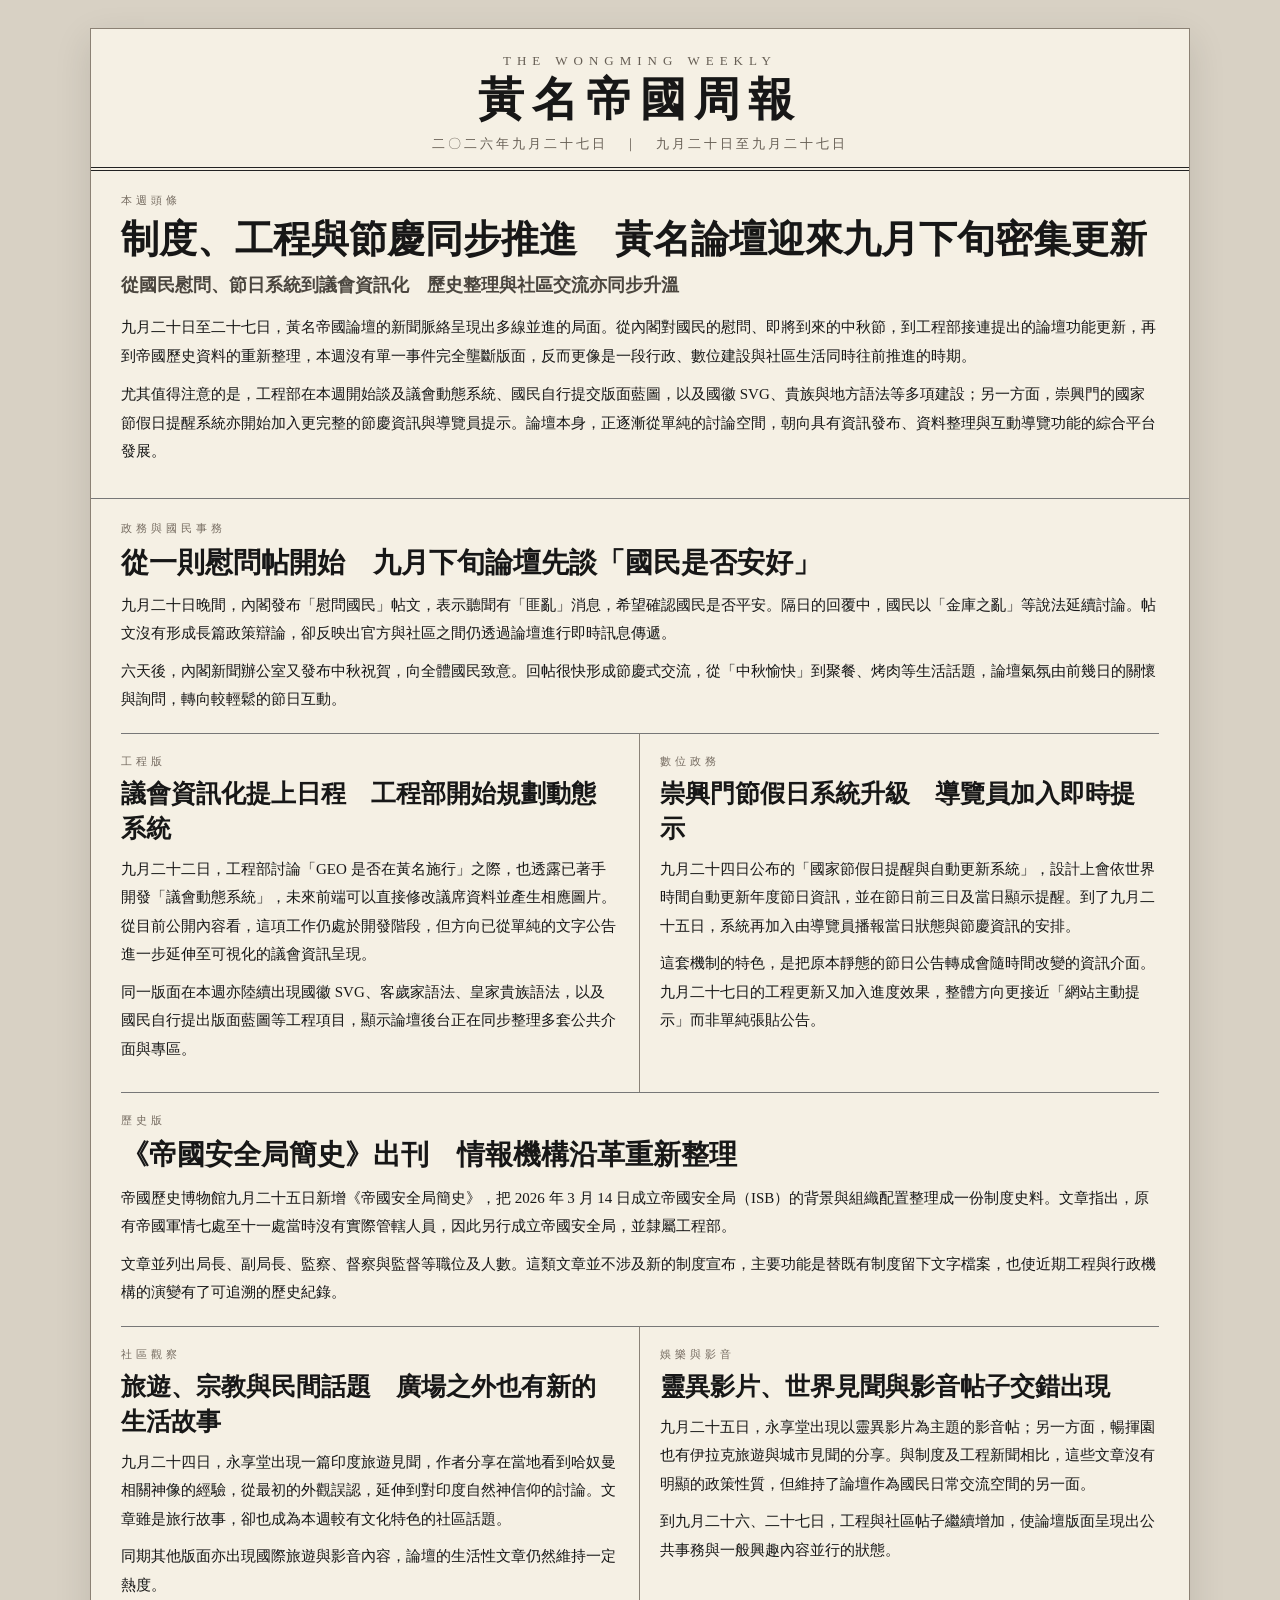
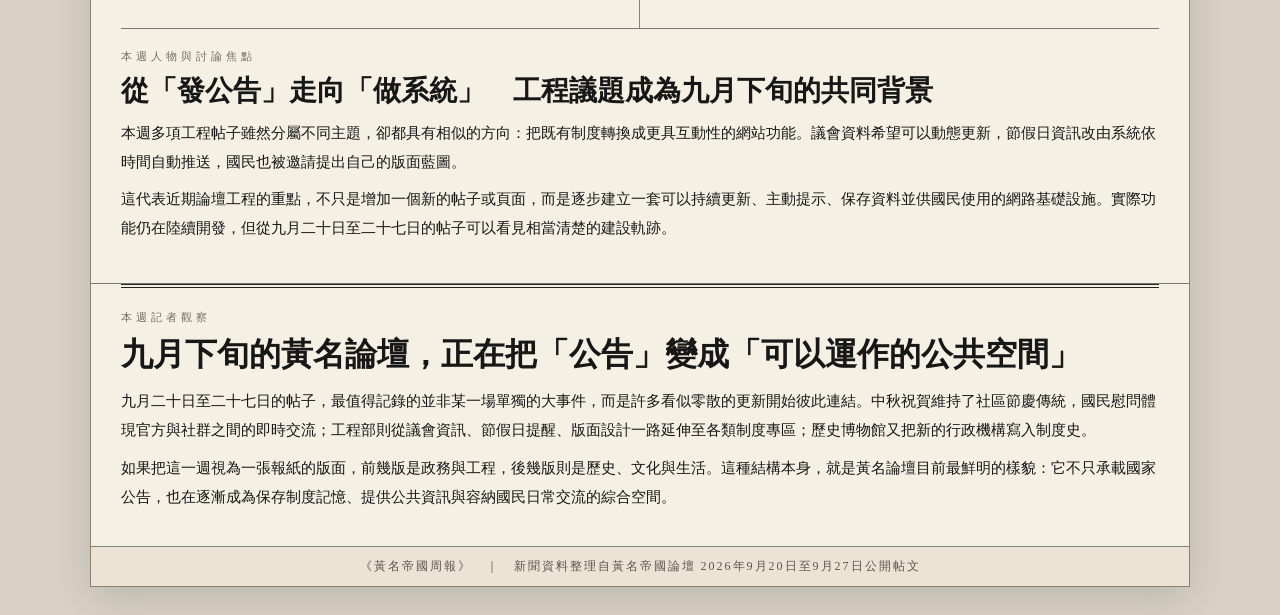
==== issues/2026-09-20-09-27.html @ bd46af4a "Add WME Weekly 2026-09-20 to 2026-09-27" ====
<!doctype html>
<html lang="zh-Hant">
<head>
  <meta charset="utf-8">
  <meta name="viewport" content="width=device-width,initial-scale=1">
  <title>黃名帝國周報｜2026-09-20～2026-09-27</title>
  <link rel="stylesheet" href="../style.css">
</head>
<body>
  <main class="news-shell">
    <header class="masthead">
      <div class="masthead-kicker">THE WONGMING WEEKLY</div>
      <div class="masthead-title">黃名帝國周報</div>
      <div class="masthead-date">二〇二六年九月二十七日　｜　九月二十日至九月二十七日</div>
    </header>

    <section class="section">
      <div class="label">本週頭條</div>
      <h1 class="hero-title">制度、工程與節慶同步推進　黃名論壇迎來九月下旬密集更新</h1>
      <div class="hero-sub">從國民慰問、節日系統到議會資訊化　歷史整理與社區交流亦同步升溫</div>
      <div class="article">
        <p>九月二十日至二十七日，黃名帝國論壇的新聞脈絡呈現出多線並進的局面。從內閣對國民的慰問、即將到來的中秋節，到工程部接連提出的論壇功能更新，再到帝國歷史資料的重新整理，本週沒有單一事件完全壟斷版面，反而更像是一段行政、數位建設與社區生活同時往前推進的時期。</p>
        <p>尤其值得注意的是，工程部在本週開始談及議會動態系統、國民自行提交版面藍圖，以及國徽 SVG、貴族與地方語法等多項建設；另一方面，崇興門的國家節假日提醒系統亦開始加入更完整的節慶資訊與導覽員提示。論壇本身，正逐漸從單純的討論空間，朝向具有資訊發布、資料整理與互動導覽功能的綜合平台發展。</p>
      </div>
    </section>

    <section class="section">
      <div class="article">
        <div class="full" style="border-top:0;padding-top:0;">
          <div class="label">政務與國民事務</div>
          <h2>從一則慰問帖開始　九月下旬論壇先談「國民是否安好」</h2>
          <p>九月二十日晚間，內閣發布「慰問國民」帖文，表示聽聞有「匪亂」消息，希望確認國民是否平安。隔日的回覆中，國民以「金庫之亂」等說法延續討論。帖文沒有形成長篇政策辯論，卻反映出官方與社區之間仍透過論壇進行即時訊息傳遞。</p>
          <p>六天後，內閣新聞辦公室又發布中秋祝賀，向全體國民致意。回帖很快形成節慶式交流，從「中秋愉快」到聚餐、烤肉等生活話題，論壇氣氛由前幾日的關懷與詢問，轉向較輕鬆的節日互動。</p>
        </div>

        <div class="grid">
          <article class="card">
            <div class="label">工程版</div>
            <h2>議會資訊化提上日程　工程部開始規劃動態系統</h2>
            <p>九月二十二日，工程部討論「GEO 是否在黃名施行」之際，也透露已著手開發「議會動態系統」，未來前端可以直接修改議席資料並產生相應圖片。從目前公開內容看，這項工作仍處於開發階段，但方向已從單純的文字公告進一步延伸至可視化的議會資訊呈現。</p>
            <p>同一版面在本週亦陸續出現國徽 SVG、客歲家語法、皇家貴族語法，以及國民自行提出版面藍圖等工程項目，顯示論壇後台正在同步整理多套公共介面與專區。</p>
          </article>

          <article class="card">
            <div class="label">數位政務</div>
            <h2>崇興門節假日系統升級　導覽員加入即時提示</h2>
            <p>九月二十四日公布的「國家節假日提醒與自動更新系統」，設計上會依世界時間自動更新年度節日資訊，並在節日前三日及當日顯示提醒。到了九月二十五日，系統再加入由導覽員播報當日狀態與節慶資訊的安排。</p>
            <p>這套機制的特色，是把原本靜態的節日公告轉成會隨時間改變的資訊介面。九月二十七日的工程更新又加入進度效果，整體方向更接近「網站主動提示」而非單純張貼公告。</p>
          </article>
        </div>

        <div class="full">
          <div class="label">歷史版</div>
          <h2>《帝國安全局簡史》出刊　情報機構沿革重新整理</h2>
          <p>帝國歷史博物館九月二十五日新增《帝國安全局簡史》，把 2026 年 3 月 14 日成立帝國安全局（ISB）的背景與組織配置整理成一份制度史料。文章指出，原有帝國軍情七處至十一處當時沒有實際管轄人員，因此另行成立帝國安全局，並隸屬工程部。</p>
          <p>文章並列出局長、副局長、監察、督察與監督等職位及人數。這類文章並不涉及新的制度宣布，主要功能是替既有制度留下文字檔案，也使近期工程與行政機構的演變有了可追溯的歷史紀錄。</p>
        </div>

        <div class="grid">
          <article class="card">
            <div class="label">社區觀察</div>
            <h2>旅遊、宗教與民間話題　廣場之外也有新的生活故事</h2>
            <p>九月二十四日，永享堂出現一篇印度旅遊見聞，作者分享在當地看到哈奴曼相關神像的經驗，從最初的外觀誤認，延伸到對印度自然神信仰的討論。文章雖是旅行故事，卻也成為本週較有文化特色的社區話題。</p>
            <p>同期其他版面亦出現國際旅遊與影音內容，論壇的生活性文章仍然維持一定熱度。</p>
          </article>

          <article class="card">
            <div class="label">娛樂與影音</div>
            <h2>靈異影片、世界見聞與影音帖子交錯出現</h2>
            <p>九月二十五日，永享堂出現以靈異影片為主題的影音帖；另一方面，暢揮園也有伊拉克旅遊與城市見聞的分享。與制度及工程新聞相比，這些文章沒有明顯的政策性質，但維持了論壇作為國民日常交流空間的另一面。</p>
            <p>到九月二十六、二十七日，工程與社區帖子繼續增加，使論壇版面呈現出公共事務與一般興趣內容並行的狀態。</p>
          </article>
        </div>

        <div class="full">
          <div class="label">本週人物與討論焦點</div>
          <h2>從「發公告」走向「做系統」　工程議題成為九月下旬的共同背景</h2>
          <p>本週多項工程帖子雖然分屬不同主題，卻都具有相似的方向：把既有制度轉換成更具互動性的網站功能。議會資料希望可以動態更新，節假日資訊改由系統依時間自動推送，國民也被邀請提出自己的版面藍圖。</p>
          <p>這代表近期論壇工程的重點，不只是增加一個新的帖子或頁面，而是逐步建立一套可以持續更新、主動提示、保存資料並供國民使用的網路基礎設施。實際功能仍在陸續開發，但從九月二十日至二十七日的帖子可以看見相當清楚的建設軌跡。</p>
        </div>
      </div>
    </section>

    <section class="observer">
      <div class="label">本週記者觀察</div>
      <h2>九月下旬的黃名論壇，正在把「公告」變成「可以運作的公共空間」</h2>
      <div class="article">
        <p>九月二十日至二十七日的帖子，最值得記錄的並非某一場單獨的大事件，而是許多看似零散的更新開始彼此連結。中秋祝賀維持了社區節慶傳統，國民慰問體現官方與社群之間的即時交流；工程部則從議會資訊、節假日提醒、版面設計一路延伸至各類制度專區；歷史博物館又把新的行政機構寫入制度史。</p>
        <p>如果把這一週視為一張報紙的版面，前幾版是政務與工程，後幾版則是歷史、文化與生活。這種結構本身，就是黃名論壇目前最鮮明的樣貌：它不只承載國家公告，也在逐漸成為保存制度記憶、提供公共資訊與容納國民日常交流的綜合空間。</p>
      </div>
    </section>

    <footer class="footer">
      《黃名帝國周報》　｜　新聞資料整理自黃名帝國論壇 2026年9月20日至9月27日公開帖文
    </footer>
  </main>
</body>
</html>
---- style.css ----
:root{
  --paper:#f5f0e4;
  --paper2:#ebe4d5;
  --ink:#171717;
  --muted:#665e54;
  --line:#8b8174;
}
*{box-sizing:border-box}
html{scroll-behavior:smooth}
body{
  margin:0;
  background:#d8d1c4;
  color:var(--ink);
  font-family:Georgia,"Times New Roman","Noto Serif TC","PMingLiU",serif;
}
a{color:inherit}
.news-shell{
  width:min(1100px,calc(100% - 28px));
  margin:28px auto;
  background:var(--paper);
  border:1px solid var(--line);
  box-shadow:0 12px 35px rgba(0,0,0,.12);
}
.masthead{
  padding:24px 28px 14px;
  text-align:center;
  border-bottom:4px double #222;
}
.masthead-kicker{
  font-size:13px;
  letter-spacing:6px;
  color:var(--muted);
  margin-bottom:5px;
}
.masthead-title{
  font-size:clamp(32px,5vw,46px);
  font-weight:700;
  letter-spacing:8px;
  line-height:1.15;
}
.masthead-date{
  font-size:13px;
  letter-spacing:3px;
  color:var(--muted);
  margin-top:8px;
}
.section{
  padding:22px 30px;
  border-bottom:1px solid #777;
}
.label{
  font-size:11px;
  letter-spacing:4px;
  color:#756b60;
  margin-bottom:7px;
}
.hero-title{
  font-size:clamp(28px,4.5vw,38px);
  line-height:1.3;
  margin:0 0 8px;
  font-weight:700;
}
.hero-sub{
  font-size:18px;
  line-height:1.55;
  color:#4b463f;
  font-weight:700;
  margin-bottom:13px;
}
.article p{
  font-size:15px;
  line-height:1.9;
  margin:0 0 10px;
}
.grid{
  display:grid;
  grid-template-columns:repeat(2,minmax(0,1fr));
}
.card{
  padding:20px 18px 20px 0;
  border-top:1px solid #777;
}
.card:nth-child(odd){
  border-right:1px solid #8a8277;
  padding-right:20px;
}
.card:nth-child(even){
  padding-left:20px;
  padding-right:0;
}
.card h2{
  font-size:25px;
  line-height:1.4;
  margin:3px 0 9px;
}
.card p{
  font-size:15px;
  line-height:1.9;
  margin:0 0 9px;
}
.full{
  padding:20px 0 10px;
  border-top:1px solid #777;
}
.full h2{
  font-size:28px;
  line-height:1.4;
  margin:3px 0 9px;
}
.full p{
  font-size:15px;
  line-height:1.9;
  margin:0 0 9px;
}
.observer{
  margin:0 30px;
  border-top:4px double #222;
  padding:22px 0 25px;
}
.observer h2{
  font-size:clamp(26px,4vw,32px);
  line-height:1.4;
  margin:5px 0 10px;
}
.footer{
  padding:11px 20px;
  background:var(--paper2);
  border-top:1px solid var(--line);
  text-align:center;
  font-size:12px;
  letter-spacing:2px;
  color:#5d554c;
}
.issue-list{
  padding:24px 30px 30px;
}
.issue-card{
  border-top:1px solid #777;
  padding:18px 0;
}
.issue-card:first-child{border-top:0}
.issue-card h2{
  margin:0 0 6px;
  font-size:25px;
}
.issue-card p{
  margin:0 0 8px;
  font-size:15px;
}
.issue-link{
  display:inline-block;
  margin-top:4px;
  font-size:13px;
  text-decoration:underline;
}
@media (max-width:760px){
  .news-shell{width:min(100%,calc(100% - 12px));margin:8px auto}
  .section{padding:18px 16px}
  .grid{display:block}
  .card,.card:nth-child(odd),.card:nth-child(even){
    padding:18px 0;
    border-right:0;
    border-top:1px solid #777;
  }
  .masthead{padding:18px 14px 12px}
  .masthead-title{letter-spacing:4px}
  .observer{margin:0 16px}
  .issue-list{padding:18px 16px 24px}
}
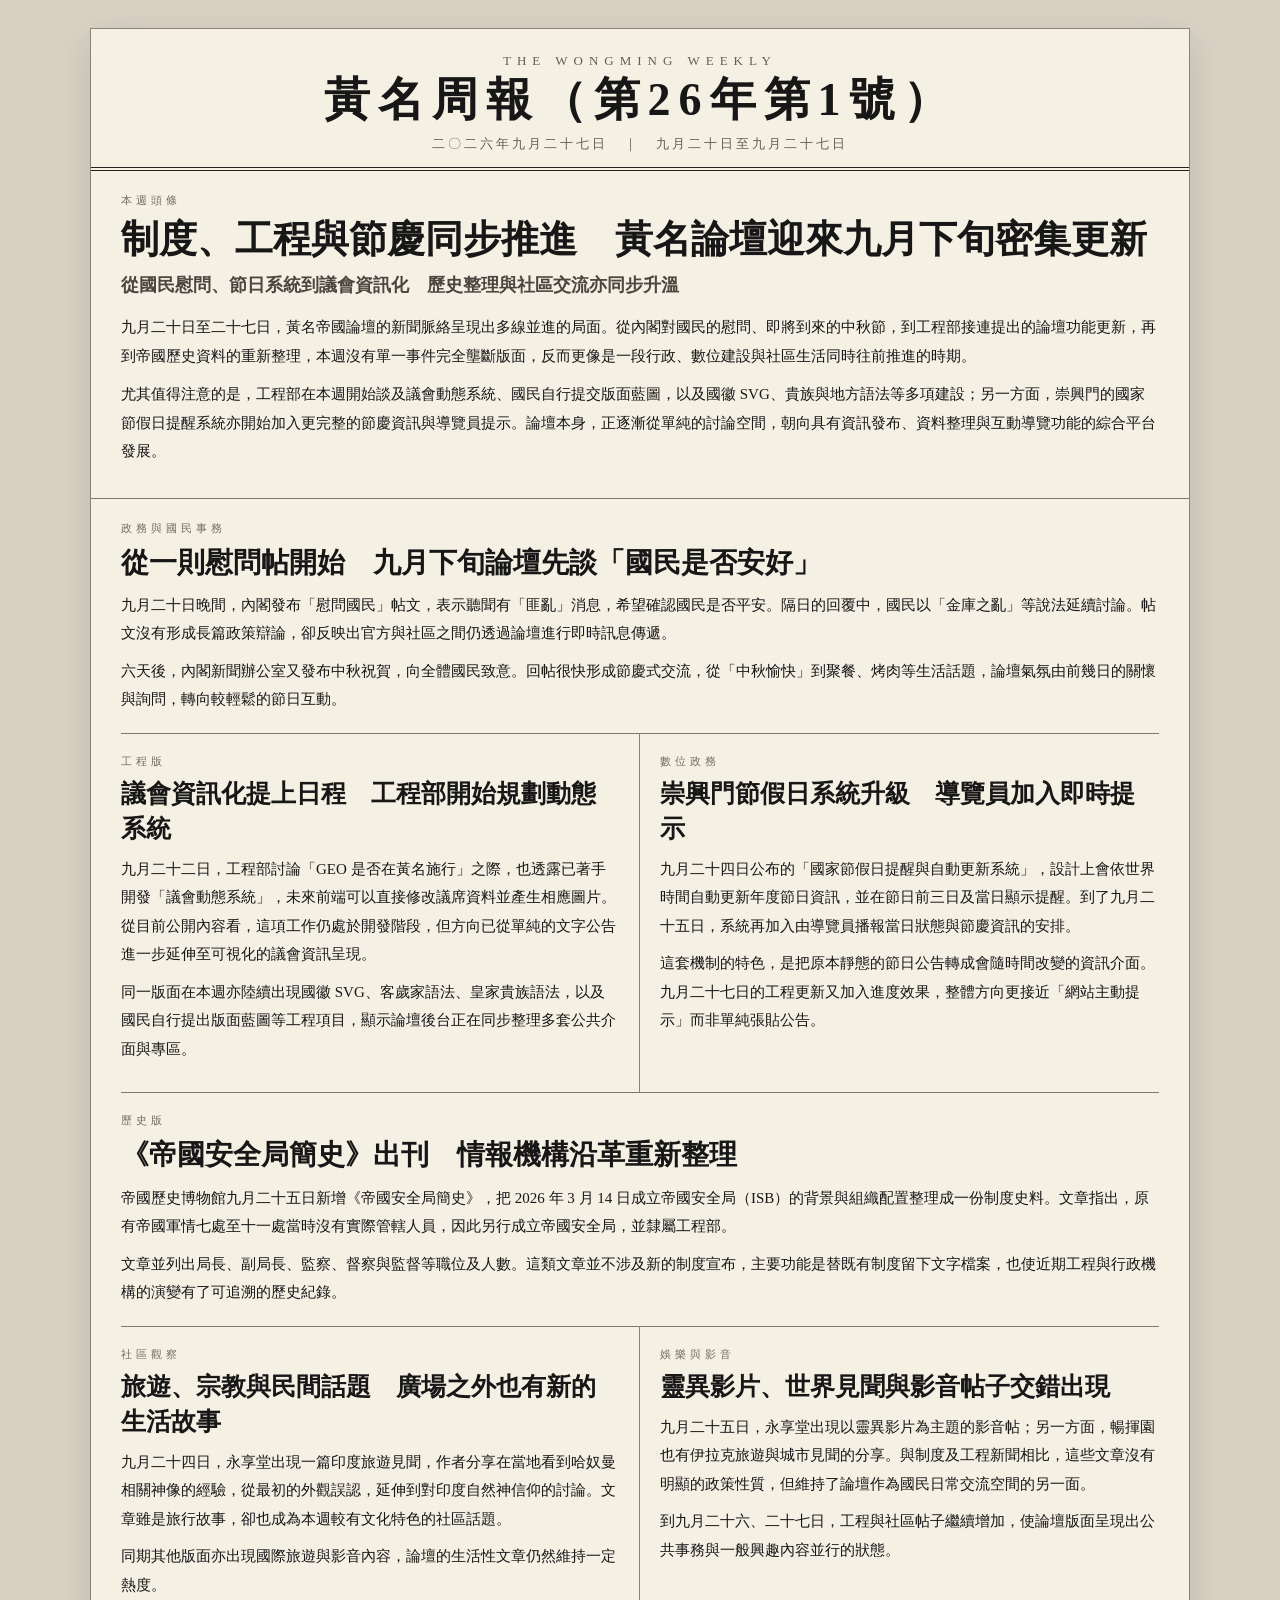
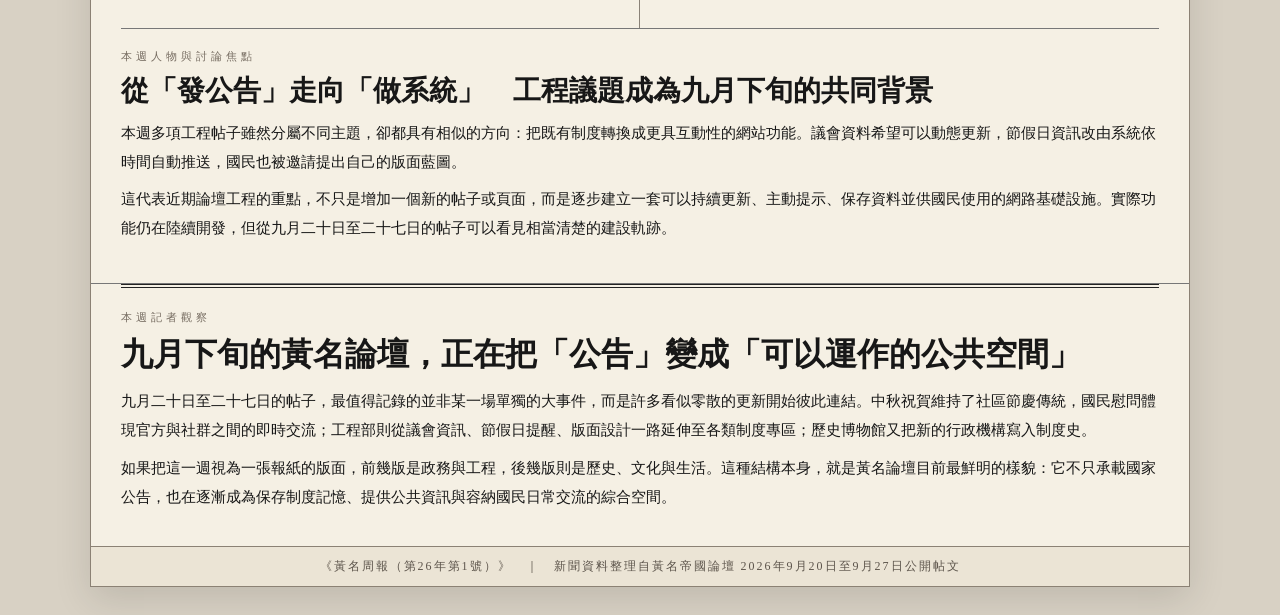
==== commit 8db2257e: "將 9/20-9/27 週報定名為第26年第1號" ====
--- a/issues/2026-09-20-09-27.html
+++ b/issues/2026-09-20-09-27.html
@@ -3,14 +3,14 @@
 <head>
   <meta charset="utf-8">
   <meta name="viewport" content="width=device-width,initial-scale=1">
-  <title>黃名帝國周報｜2026-09-20～2026-09-27</title>
+  <title>黃名周報（第26年第1號）｜2026-09-20～2026-09-27</title>
   <link rel="stylesheet" href="../style.css">
 </head>
 <body>
   <main class="news-shell">
     <header class="masthead">
       <div class="masthead-kicker">THE WONGMING WEEKLY</div>
-      <div class="masthead-title">黃名帝國周報</div>
+      <div class="masthead-title">黃名周報（第26年第1號）</div>
       <div class="masthead-date">二〇二六年九月二十七日　｜　九月二十日至九月二十七日</div>
     </header>
 
@@ -91,7 +91,7 @@
     </section>
 
     <footer class="footer">
-      《黃名帝國周報》　｜　新聞資料整理自黃名帝國論壇 2026年9月20日至9月27日公開帖文
+      《黃名周報（第26年第1號）》　｜　新聞資料整理自黃名帝國論壇 2026年9月20日至9月27日公開帖文
     </footer>
   </main>
 </body>
